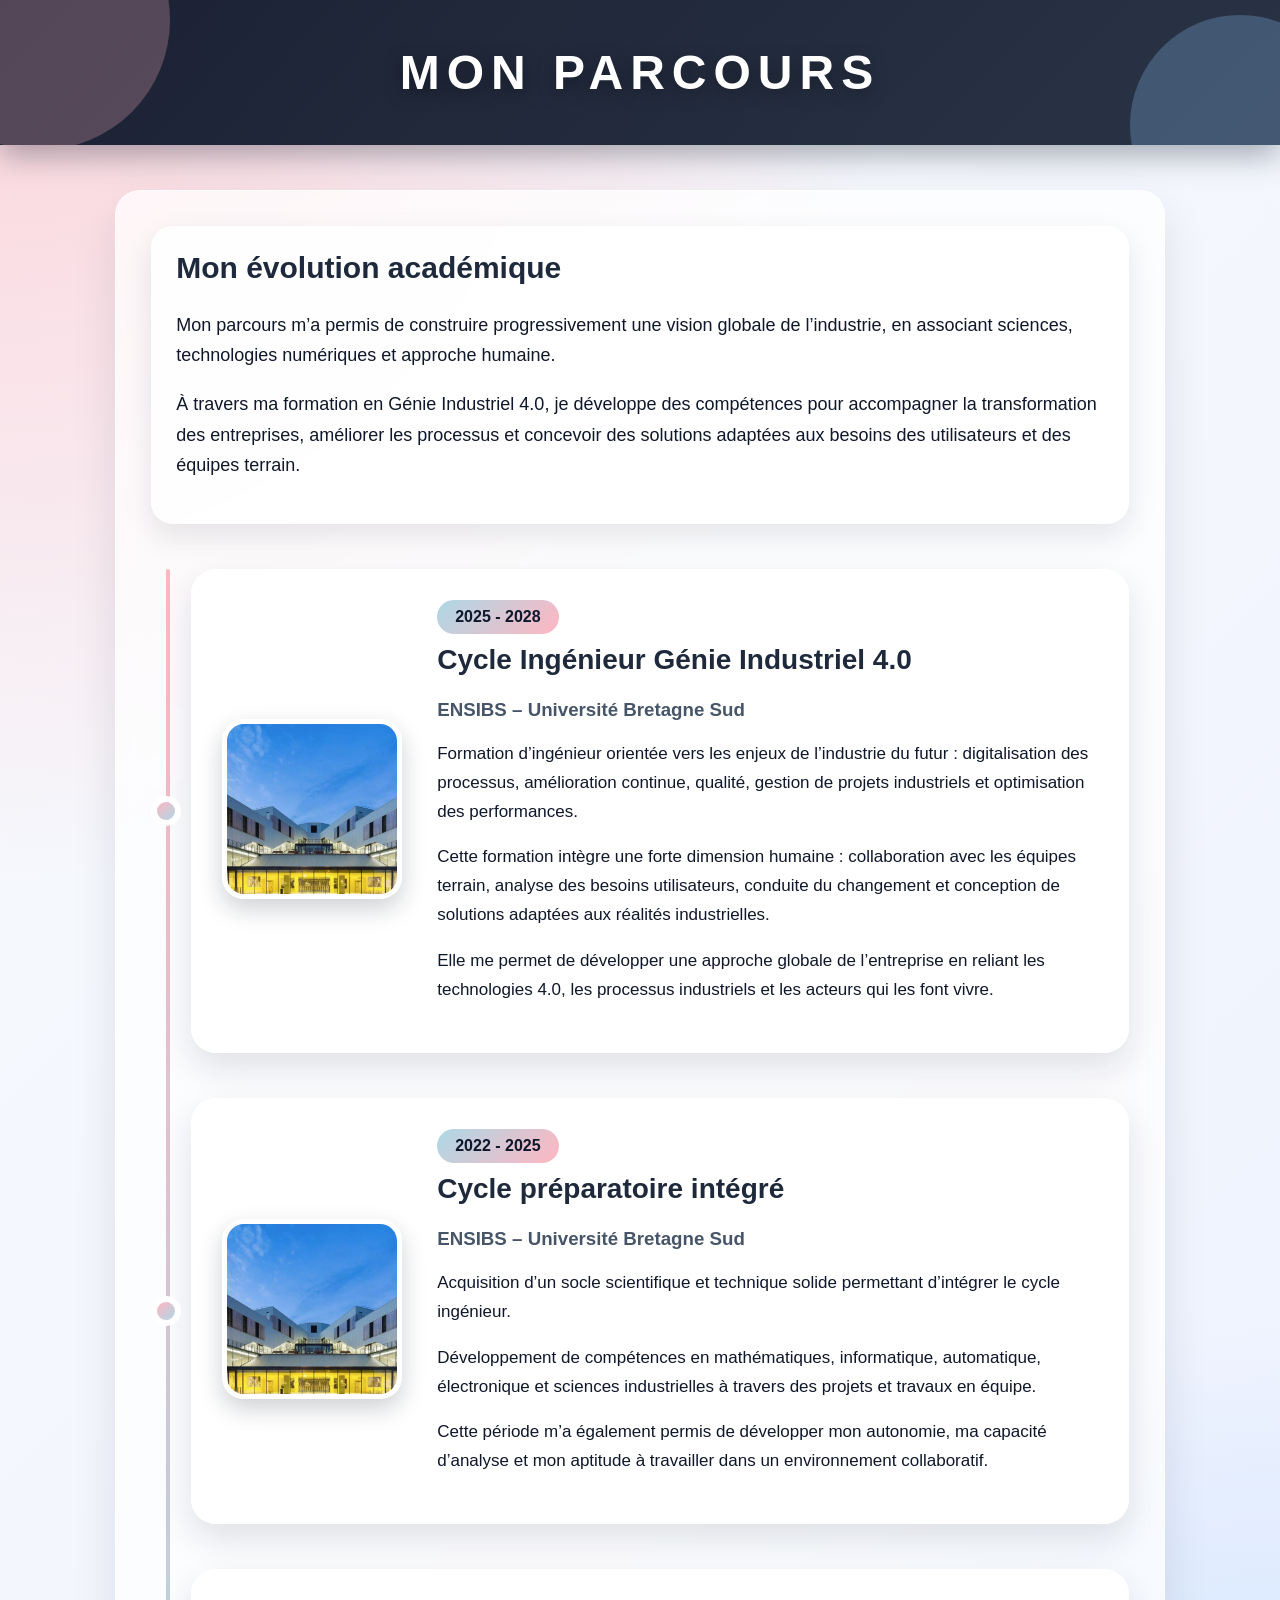
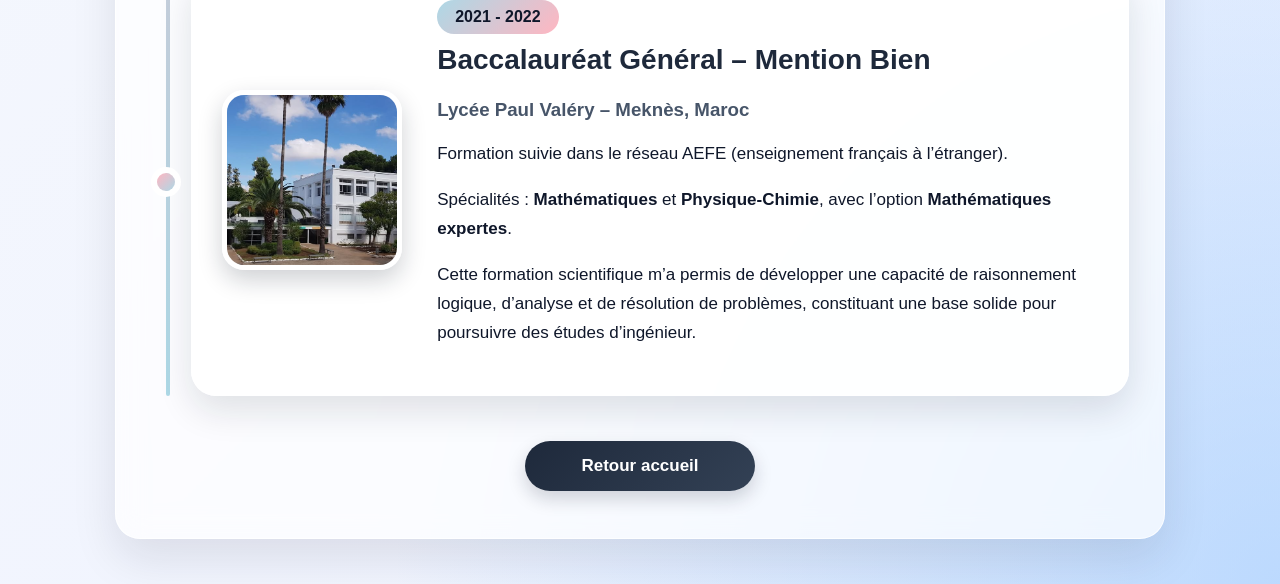
==== competences.html @ 7e83fdbd "Rename competences to competences.html" ====
<!DOCTYPE html>
<html lang="fr">

<head>

    <meta charset="UTF-8">
    <title>Mon parcours</title>
    <link rel="stylesheet" href="style.css">

</head>


<body>


<header>

    <h1>MON PARCOURS</h1>

</header>



<div class="container-page">


    <div class="intro-parcours">

        <h2>Mon évolution académique</h2>

        <p>
            Mon parcours m’a permis de construire progressivement une vision
            globale de l’industrie, en associant sciences, technologies
            numériques et approche humaine.
        </p>

        <p>
            À travers ma formation en Génie Industriel 4.0, je développe des
            compétences pour accompagner la transformation des entreprises,
            améliorer les processus et concevoir des solutions adaptées aux
            besoins des utilisateurs et des équipes terrain.
        </p>

    </div>




    <div class="timeline">



        <!-- CYCLE INGENIEUR -->


        <div class="parcours-card">


            <div class="parcours-image">

                <img src="ensibs.jpg" alt="ENSIBS">

            </div>



            <div class="parcours-content">


                <span class="date">
                    2025 - 2028
                </span>


                <h2>
                    Cycle Ingénieur Génie Industriel 4.0
                </h2>


                <h3>
                    ENSIBS – Université Bretagne Sud
                </h3>


                <p>
                    Formation d’ingénieur orientée vers les enjeux de
                    l’industrie du futur : digitalisation des processus,
                    amélioration continue, qualité, gestion de projets
                    industriels et optimisation des performances.
                </p>


                <p>
                    Cette formation intègre une forte dimension humaine :
                    collaboration avec les équipes terrain, analyse des besoins
                    utilisateurs, conduite du changement et conception de
                    solutions adaptées aux réalités industrielles.
                </p>


                <p>
                    Elle me permet de développer une approche globale de
                    l’entreprise en reliant les technologies 4.0, les processus
                    industriels et les acteurs qui les font vivre.
                </p>


            </div>


        </div>





        <!-- CYCLE PREPARATOIRE -->


        <div class="parcours-card">


            <div class="parcours-image">

                <img src="ensibs.jpg" alt="ENSIBS">

            </div>



            <div class="parcours-content">


                <span class="date">
                    2022 - 2025
                </span>


                <h2>
                    Cycle préparatoire intégré
                </h2>


                <h3>
                    ENSIBS – Université Bretagne Sud
                </h3>


                <p>
                    Acquisition d’un socle scientifique et technique solide
                    permettant d’intégrer le cycle ingénieur.
                </p>


                <p>
                    Développement de compétences en mathématiques,
                    informatique, automatique, électronique et sciences
                    industrielles à travers des projets et travaux en équipe.
                </p>


                <p>
                    Cette période m’a également permis de développer mon
                    autonomie, ma capacité d’analyse et mon aptitude à travailler
                    dans un environnement collaboratif.
                </p>


            </div>


        </div>






        <!-- LYCEE -->


        <div class="parcours-card">


            <div class="parcours-image">

                <img src="paulva.jpg" alt="Lycée Paul Valéry">

            </div>



            <div class="parcours-content">


                <span class="date">
                    2021 - 2022
                </span>


                <h2>
                    Baccalauréat Général – Mention Bien
                </h2>


                <h3>
                    Lycée Paul Valéry – Meknès, Maroc
                </h3>


                <p>
                    Formation suivie dans le réseau AEFE
                    (enseignement français à l’étranger).
                </p>


                <p>
                    Spécialités :
                    <strong>Mathématiques</strong> et
                    <strong>Physique-Chimie</strong>,
                    avec l’option
                    <strong>Mathématiques expertes</strong>.
                </p>


                <p>
                    Cette formation scientifique m’a permis de développer une
                    capacité de raisonnement logique, d’analyse et de résolution
                    de problèmes, constituant une base solide pour poursuivre
                    des études d’ingénieur.
                </p>


            </div>


        </div>




    </div>




    <a href="index0.html" class="button-style">
        Retour accueil
    </a>



</div>



</body>

</html>
---- style.css ----
/* ===== GLOBAL ===== */
* {
    box-sizing: border-box;
}

html {
    scroll-behavior: smooth;
}

body {
    margin: 0;
    padding: 0;
    font-family: Arial, Helvetica, sans-serif;
    background:
        radial-gradient(circle at top left, rgba(255,182,193,0.55), transparent 35%),
        radial-gradient(circle at bottom right, rgba(147,197,253,0.55), transparent 35%),
        linear-gradient(135deg, #f8fafc, #eef2ff);
    color: #0f172a;
    min-height: 100vh;
}

/* ===== HEADER ===== */
header {
    background:
        linear-gradient(135deg, rgba(15,23,42,0.95), rgba(30,41,59,0.95));
    color: white;
    text-align: center;
    padding: 45px 25px;
    box-shadow: 0 10px 30px rgba(15,23,42,0.35);
    position: relative;
    overflow: hidden;
}

header::before {
    content: "";
    position: absolute;
    width: 260px;
    height: 260px;
    background: rgba(255,182,193,0.25);
    border-radius: 50%;
    top: -110px;
    left: -90px;
}

header::after {
    content: "";
    position: absolute;
    width: 220px;
    height: 220px;
    background: rgba(147,197,253,0.25);
    border-radius: 50%;
    bottom: -90px;
    right: -70px;
}

header h1,
header p {
    position: relative;
    z-index: 2;
}

header h1 {
    font-size: 48px;
    letter-spacing: 7px;
    margin: 0;
    text-shadow: 0 5px 18px rgba(0,0,0,0.35);
    transition: transform 0.3s ease, letter-spacing 0.3s ease;
}

header h1:hover {
    transform: scale(1.05);
    letter-spacing: 9px;
}

header p {
    font-size: 20px;
    opacity: 0.95;
    margin-top: 12px;
}

/* ===== LAYOUT PRINCIPAL ===== */
.container-principal {
    display: flex;
    width: 88%;
    margin: 45px auto;
    gap: 30px;
}

/* ===== LEFT SECTION ===== */
.left-section {
    width: 32%;
    background: rgba(255,255,255,0.75);
    backdrop-filter: blur(14px);
    padding: 30px;
    text-align: center;
    border-radius: 25px;
    border: 1px solid rgba(255,255,255,0.7);
    box-shadow: 0 20px 45px rgba(15,23,42,0.12);
    transition: transform 0.35s ease, box-shadow 0.35s ease;
}

.left-section:hover {
    transform: translateY(-8px);
    box-shadow: 0 25px 55px rgba(15,23,42,0.18);
}

/* ===== RIGHT SECTION ===== */
.right-section {
    width: 68%;
    padding: 45px;
    background: rgba(255,255,255,0.68);
    backdrop-filter: blur(14px);
    border-radius: 25px;
    border: 1px solid rgba(255,255,255,0.7);
    box-shadow: 0 20px 45px rgba(15,23,42,0.10);
}

.right-section h2 {
    font-size: 34px;
    margin-top: 0;
    color: #1e293b;
}

.right-section p {
    font-size: 18px;
    line-height: 1.7;
}

/* ===== PHOTO PROFIL ===== */
.photo-profil {
    width: 250px;
    height: 300px;
    object-fit: cover;
    border-radius: 25px;
    cursor: pointer;
    border: 5px solid white;
    box-shadow: 0 15px 30px rgba(15,23,42,0.30);
    transition: transform 0.4s ease, box-shadow 0.4s ease, filter 0.4s ease;
}

.photo-profil:hover {
    transform: scale(1.06) rotate(1deg);
    box-shadow: 0 20px 45px rgba(15,23,42,0.45);
    filter: brightness(1.08);
}

/* ===== MENU ===== */
#menu-deroulant {
    display: none;
    margin-top: 22px;
    animation: fadeIn 0.45s ease;
}

/* ===== BOUTONS ===== */
.button-style {
    display: block;
    background: linear-gradient(135deg, #1e293b, #334155);
    color: white;
    text-decoration: none;
    padding: 15px;
    margin: 12px auto;
    width: 230px;
    border-radius: 30px;
    font-size: 17px;
    font-weight: bold;
    transition: all 0.3s ease;
    position: relative;
    overflow: hidden;
    box-shadow: 0 8px 18px rgba(15,23,42,0.18);
    text-align: center; /* ajoute ça */
}

.button-style:hover {
    background: linear-gradient(135deg, lightpink, #f9a8d4);
    color: #1e293b;
    transform: translateY(-4px) scale(1.03);
    box-shadow: 0 14px 26px rgba(15,23,42,0.22);
}

.button-style::after {
    content: "";
    position: absolute;
    top: 0;
    left: -110%;
    width: 100%;
    height: 100%;
    background: rgba(255,255,255,0.35);
    transition: left 0.45s;
}

.button-style:hover::after {
    left: 110%;
}

/* ===== PAGE CONTENEUR ===== */
.container-page {
    width: 82%;
    margin: 45px auto;
    padding: 35px;
    background: rgba(255,255,255,0.72);
    backdrop-filter: blur(14px);
    border-radius: 25px;
    border: 1px solid rgba(255,255,255,0.75);
    box-shadow: 0 20px 45px rgba(15,23,42,0.10);
}

.container-page h2 {
    color: #1e293b;
    font-size: 30px;
    margin-top: 10px;
}
/* ===== COMPÉTENCES ===== */

.competences-liste{
    list-style:none;
    padding:0;
    margin:20px 0 35px;
    display:grid;
    grid-template-columns:repeat(auto-fit,minmax(300px,1fr));
    gap:14px 22px;
}

.competences-liste li{
    background:rgba(255,255,255,.88);
    border:1px solid rgba(255,255,255,.8);
    border-radius:16px;
    padding:14px 18px;
    box-shadow:0 8px 20px rgba(15,23,42,.08);
    font-size:17px;
    color:#1e293b;
    transition:.3s;
    position:relative;
    padding-left:48px;
}

.competences-liste li::before{
    content:"✓";
    position:absolute;
    left:18px;
    top:50%;
    transform:translateY(-50%);
    width:20px;
    height:20px;
    border-radius:50%;
    background:linear-gradient(135deg, lightblue, lightpink);
    display:flex;
    align-items:center;
    justify-content:center;
    color:#0f172a;
    font-size:13px;
    font-weight:bold;
}

.competences-liste li:hover{
    transform:translateY(-4px);
    box-shadow:0 12px 25px rgba(15,23,42,.15);
}
/* ===== TABLE ===== */
.tableau {
    width: 100%;
    border-collapse: collapse;
    margin-bottom: 35px;
    border-radius: 18px;
    overflow: hidden;
    box-shadow: 0 12px 28px rgba(15,23,42,0.12);
    background: white;
}

.tableau th,
.tableau td {
    border: 1px solid #e5e7eb;
    padding: 16px;
    text-align: left;
}

.tableau th {
    background: linear-gradient(135deg, lightblue, lightpink);
    color: #0f172a;
}

.tableau tr {
    transition: background 0.25s ease, transform 0.25s ease;
}

.tableau tr:hover {
    background: #f8fafc;
}

/* ===== BOX ===== */
.experience-box,
.projet-box {
    background: rgba(255,255,255,0.88);
    padding: 24px;
    margin-bottom: 28px;
    border-radius: 22px;
    box-shadow: 0 12px 30px rgba(15,23,42,0.10);
    border: 1px solid rgba(226,232,240,0.9);
    transition: transform 0.35s ease, box-shadow 0.35s ease;
}
.experience-content p {
    margin: 5px 0 10px 0;
    font-size: 2px;
    color: #555;
}

.experience-box:hover,
.projet-box:hover {
    transform: translateY(-8px);
    box-shadow: 0 20px 42px rgba(15,23,42,0.16);
}

/* ===== EXPÉRIENCES ===== */
.experience-box {
    display: flex;
    align-items: center;
    gap: 28px;
}

.logo-experience {
    width: 155px;
    height: 155px;
    object-fit: cover;
    border-radius: 22px;
    box-shadow: 0 12px 25px rgba(15,23,42,0.20);
    border: 4px solid white;
    transition: transform 0.35s ease;
}

.logo-experience:hover {
    transform: scale(1.06) rotate(1deg);
}

.experience-content {
    flex: 1;
}

.experience-content h2 {
    margin-top: 0;
    font-size: 24px;
}

.experience-content p {
    font-weight: bold;
    color: #475569;
}

.experience-content li {
    margin-bottom: 8px;
}

/* ===== PROJETS ===== */
.image-projet {
    width: 100%;
    height: 280px;
    object-fit: cover;
    border-radius: 18px;
    transition: transform 0.4s ease, filter 0.4s ease;
    box-shadow: 0 12px 25px rgba(15,23,42,0.14);
}

.image-projet:hover {
    transform: scale(1.02);
    filter: brightness(1.08);
}

.projet-box h2 {
    margin-top: 20px;
}
.projet-box {
    display: flex;
    justify-content: space-between;
    align-items: center;
    gap: 30px;
    background: rgba(255,255,255,0.9);
    padding: 25px;
    margin-bottom: 28px;
    border-radius: 22px;
    box-shadow: 0 12px 30px rgba(15,23,42,0.10);
    border: 1px solid rgba(226,232,240,0.9);
    transition: transform 0.35s ease, box-shadow 0.35s ease;
}

.projet-text {
    flex: 1;
}

.projet-img {
    width: 120px;
    height: 120px;
    object-fit: cover;
    border-radius: 8px;
}
/* LIGHTBOX BACKGROUND */
.lightbox {
    display: none;
    position: fixed;
    z-index: 999;
    left: 0;
    top: 0;
    width: 100%;
    height: 100%;
    background-color: rgba(0,0,0,0.6);
    justify-content: center;
    align-items: center;
}

/* IMAGE AU CENTRE */
.lightbox-content {
    background: white;
    padding: 10px;
    max-width: 80%;
    max-height: 80%;
    border-radius: 8px;
    box-shadow: 0 0 20px rgba(0,0,0,0.5);
}

/* BOUTON FERMER */
.close {
    position: absolute;
    top: 20px;
    right: 30px;
    color: white;
    font-size: 40px;
    cursor: pointer;
}

/* ===== HOBBIES ===== */
.galerie {
    display: flex;
    justify-content: center;
    align-items: flex-start;
    gap: 28px;
    flex-wrap: wrap;
    margin-top: 30px;
}

.bloc-hobby {
    text-align: center;
    width: 320px;
    background: rgba(255,255,255,0.82);
    padding: 18px;
    border-radius: 22px;
    box-shadow: 0 12px 30px rgba(15,23,42,0.10);
    border: 1px solid rgba(226,232,240,0.9);
    transition: transform 0.35s ease, box-shadow 0.35s ease;
}

.bloc-hobby:hover {
    transform: translateY(-8px);
    box-shadow: 0 20px 42px rgba(15,23,42,0.16);
}

.bloc-hobby p {
    font-size: 18px;
    font-weight: bold;
    color: #1e293b;
    margin-bottom: 0;
}

.image-hobby {
    width: 285px;
    height: 220px;
    object-fit: cover;
    border-radius: 18px;
    transition: transform 0.35s ease, filter 0.35s ease;
    box-shadow: 0 10px 22px rgba(15,23,42,0.14);
}

.image-hobby:hover {
    transform: scale(1.04);
    filter: brightness(1.08);
}

/* ===== VIDÉO HOBBY ===== */
.video-container {
    position: relative;
    width: 285px;
    margin: auto;
    cursor: pointer;
}

.video-container .image-hobby,
.video-hidden {
    width: 285px;
    height: 220px;
    border-radius: 18px;
    object-fit: cover;
}

.video-hidden {
    display: none;
    box-shadow: 0 10px 22px rgba(15,23,42,0.14);
}

.play-icon {
    position: absolute;
    top: 50%;
    left: 50%;
    transform: translate(-50%, -50%);
    width: 72px;
    height: 72px;
    background: rgba(255,255,255,0.88);
    border-radius: 50%;
    box-shadow: 0 10px 24px rgba(15,23,42,0.25);
    display: flex;
    justify-content: center;
    align-items: center;
    font-size: 34px;
    color: #1e293b;
    padding-left: 4px;
    transition: 0.3s;
}

.video-container:hover .play-icon {
    background: lightpink;
    transform: translate(-50%, -50%) scale(1.12);
}

/* ===== BUTTON GLOBAL ===== */
button {
    background: linear-gradient(135deg, #1e293b, #334155);
    color: white;
    border: none;
    padding: 15px 32px;
    font-size: 18px;
    margin-top: 25px;
    cursor: pointer;
    border-radius: 30px;
    transition: all 0.3s ease;
    box-shadow: 0 8px 18px rgba(15,23,42,0.18);
}

button:hover {
    background: linear-gradient(135deg, lightpink, #f9a8d4);
    color: #1e293b;
    transform: translateY(-4px) scale(1.03);
    box-shadow: 0 14px 26px rgba(15,23,42,0.22);
}

/* ===== IFRAME ===== */
.iframe-style {
    width: 100%;
    height: 420px;
    border: 4px solid lightpink;
    margin-top: 20px;
    border-radius: 20px;
    box-shadow: 0 12px 28px rgba(15,23,42,0.14);
}

/* ===== CITATION ===== */
.citation {
    margin-top: 45px;
    background:
        linear-gradient(135deg, rgba(255,255,255,0.85), rgba(248,250,252,0.85));
    padding: 32px;
    border-radius: 22px;
    box-shadow: 0 12px 30px rgba(15,23,42,0.10);
    font-style: italic;
    border-left: 7px solid lightpink;
}

.citation h3 {
    font-size: 22px;
    line-height: 1.6;
}

/* ===== CONTACT ===== */
.container-page p {
    font-size: 18px;
    line-height: 1.7;
}

/* ===== ANIMATION ===== */
@keyframes fadeIn {
    from {
        opacity: 0;
        transform: translateY(-12px);
    }

    to {
        opacity: 1;
        transform: translateY(0);
    }
}

/* ===== RESPONSIVE ===== */
@media (max-width: 900px) {
    header h1 {
        font-size: 34px;
        letter-spacing: 4px;
    }

    .container-principal {
        flex-direction: column;
        width: 92%;
    }

    .left-section,
    .right-section {
        width: 100%;
    }

    .right-section {
        padding: 30px;
    }

    .container-page {
        width: 92%;
        padding: 25px;
    }

    .galerie {
        flex-direction: column;
        align-items: center;
    }

    .experience-box {
        flex-direction: column;
        text-align: center;
    }

    .photo-profil {
        width: 220px;
        height: 270px;
    }
}
/* ===== PARCOURS ===== */


.intro-parcours {
    background: rgba(255,255,255,0.85);
    padding: 25px;
    border-radius: 22px;
    margin-bottom: 45px;
    box-shadow: 0 12px 30px rgba(15,23,42,0.10);
}


.intro-parcours h2 {
    margin-top:0;
}



.intro-parcours p {
    font-size:18px;
    line-height:1.7;
}




.timeline {

    position: relative;
    padding-left:40px;

}



.timeline::before {

    content:"";
    position:absolute;
    left:15px;
    top:0;
    width:4px;
    height:100%;
    background:linear-gradient(lightpink,lightblue);
    border-radius:10px;

}




.parcours-card {


    display:flex;
    align-items:center;
    gap:35px;

    background:rgba(255,255,255,0.9);

    padding:30px;

    margin-bottom:45px;

    border-radius:25px;

    box-shadow:0 15px 35px rgba(15,23,42,0.12);

    border:1px solid rgba(255,255,255,0.8);

    position:relative;

    transition:0.35s;


}



.parcours-card::before {

    content:"";

    position:absolute;

    left:-35px;

    width:18px;

    height:18px;

    border-radius:50%;

    background:linear-gradient(135deg,lightpink,lightblue);

    box-shadow:0 0 0 6px white;


}




.parcours-card:hover {

    transform:translateY(-8px);

    box-shadow:0 25px 45px rgba(15,23,42,0.18);

}





.parcours-image img {


    width:180px;

    height:180px;

    object-fit:cover;

    border-radius:22px;

    border:5px solid white;

    box-shadow:0 10px 25px rgba(15,23,42,0.2);


}




.parcours-content {

    flex:1;

}



.parcours-content h2 {

    margin-top:10px;

    font-size:28px;

    color:#1e293b;

}



.parcours-content h3 {

    color:#475569;

}



.date {


    display:inline-block;

    background:linear-gradient(135deg,lightblue,lightpink);

    padding:8px 18px;

    border-radius:20px;

    font-weight:bold;

    color:#0f172a;

}



.parcours-content p {

    font-size:17px;

    line-height:1.7;

}




@media(max-width:900px){


.parcours-card{

    flex-direction:column;

    text-align:center;

}


.timeline{

    padding-left:20px;

}


.parcours-image img{

    width:150px;
    height:150px;

}


}
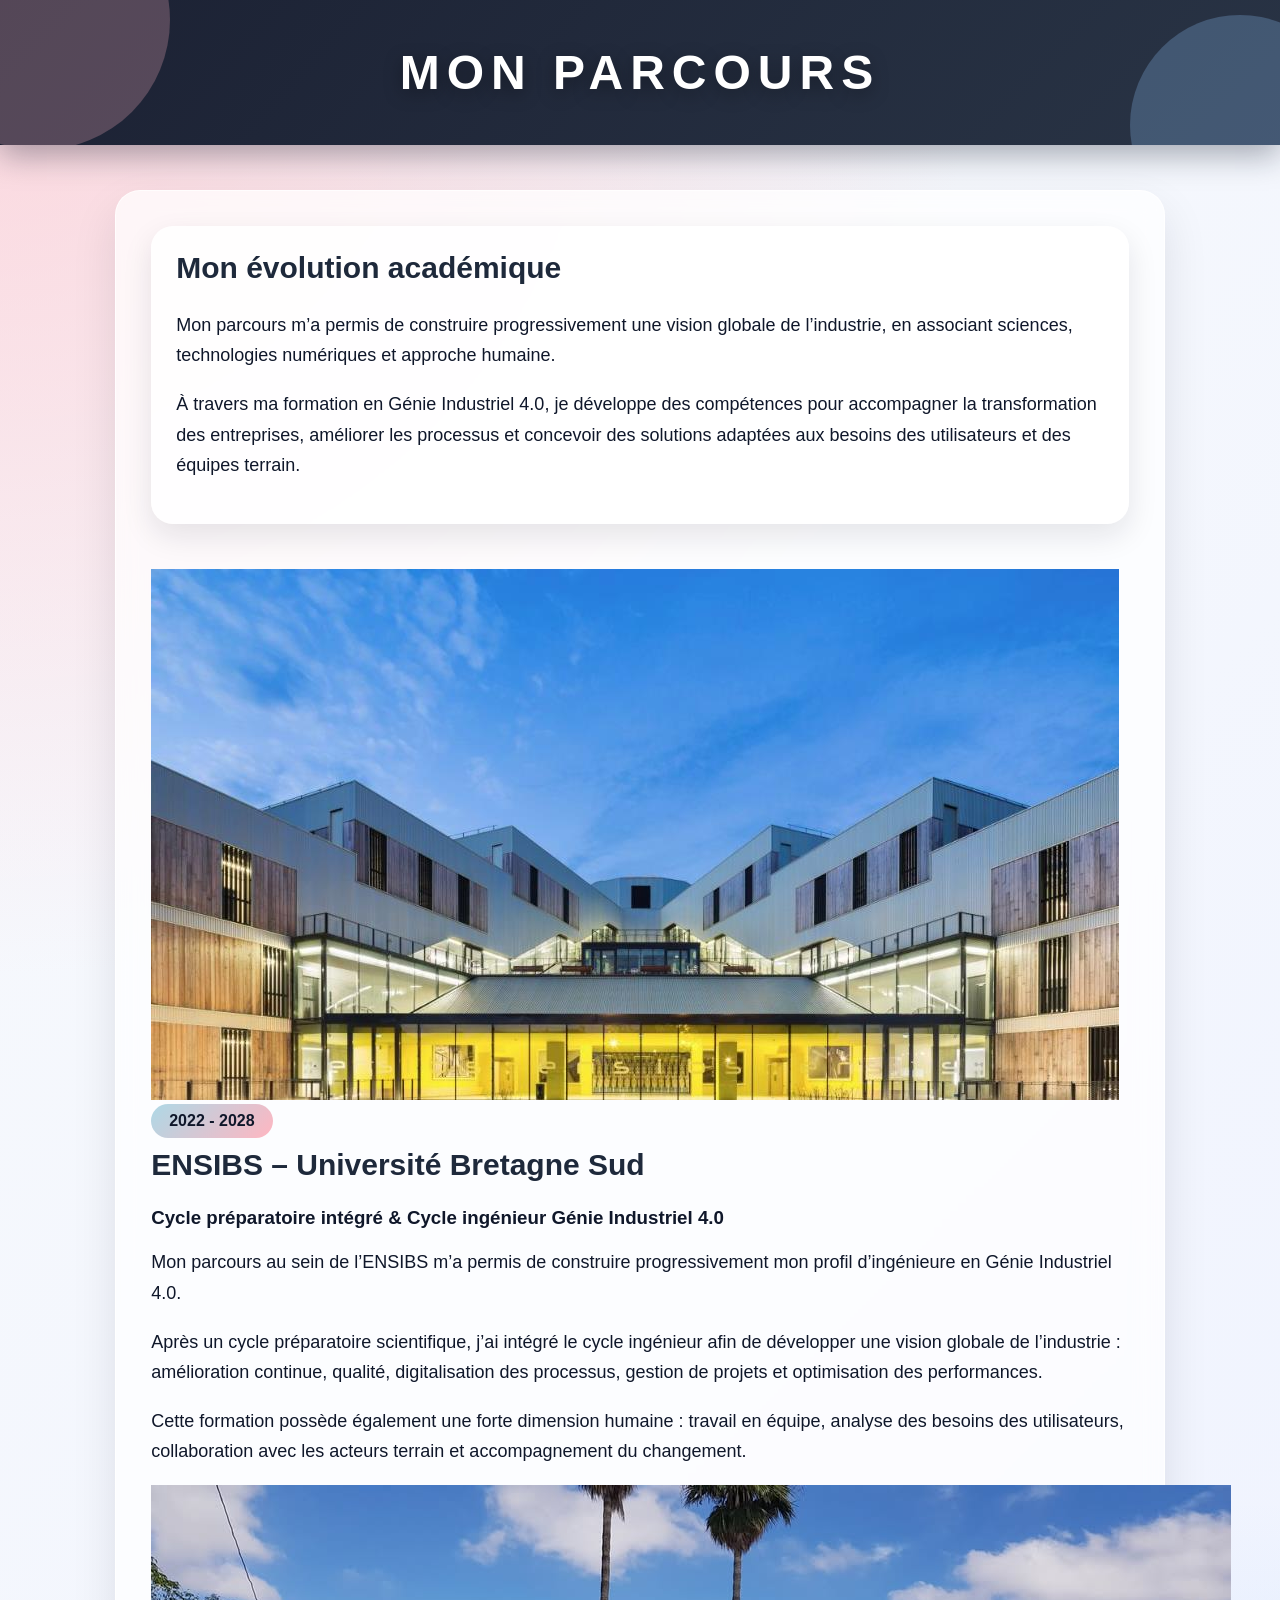
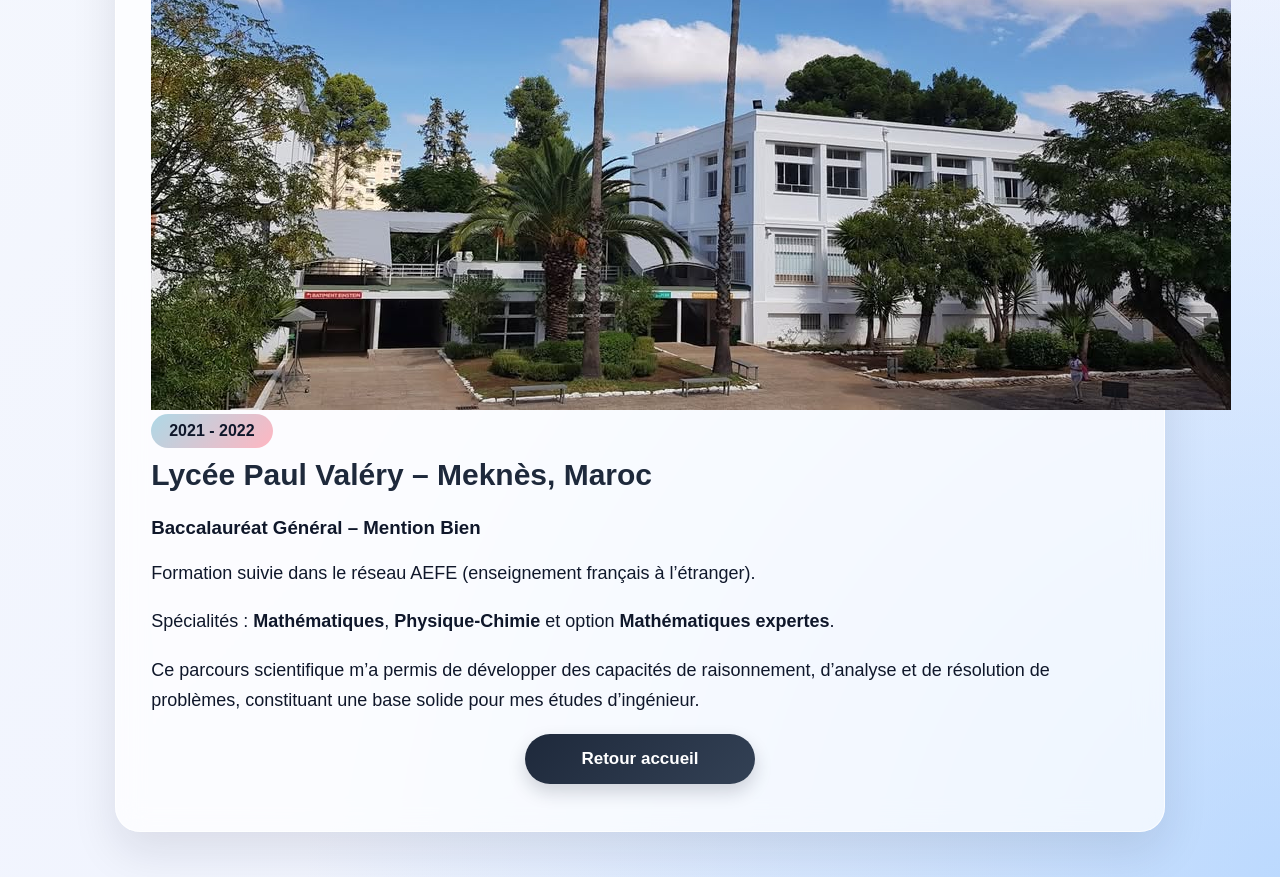
==== commit adeff755: "Update competences.html" ====
--- a/competences.html
+++ b/competences.html
@@ -46,201 +46,137 @@
 
 
 
-    <div class="timeline">
+  <div class="parcours-container">
+
+
+    <!-- ENSIBS -->
+
+    <section class="parcours-bloc">
+
+
+        <div class="slider-parcours">
+
+            <img id="ensibs-slider" src="ensibs.jpg" alt="ENSIBS">
+
+        </div>
+
+
+        <div class="parcours-description">
+
+
+            <span class="date">
+                2022 - 2028
+            </span>
+
+
+            <h2>
+                ENSIBS – Université Bretagne Sud
+            </h2>
+
+
+            <h3>
+                Cycle préparatoire intégré & Cycle ingénieur Génie Industriel 4.0
+            </h3>
+
+
+            <p>
+                Mon parcours au sein de l’ENSIBS m’a permis de construire
+                progressivement mon profil d’ingénieure en Génie Industriel 4.0.
+            </p>
+
+
+            <p>
+                Après un cycle préparatoire scientifique, j’ai intégré le cycle
+                ingénieur afin de développer une vision globale de l’industrie :
+                amélioration continue, qualité, digitalisation des processus,
+                gestion de projets et optimisation des performances.
+            </p>
+
+
+            <p>
+                Cette formation possède également une forte dimension humaine :
+                travail en équipe, analyse des besoins des utilisateurs,
+                collaboration avec les acteurs terrain et accompagnement
+                du changement.
+            </p>
+
+
+        </div>
+
+
+    </section>
 
 
 
-        <!-- CYCLE INGENIEUR -->
+
+    <!-- LYCEE -->
 
 
-        <div class="parcours-card">
+    <section class="parcours-bloc">
 
 
-            <div class="parcours-image">
-
-                <img src="ensibs.jpg" alt="ENSIBS">
-
-            </div>
+        <div class="slider-parcours">
 
 
-
-            <div class="parcours-content">
-
-
-                <span class="date">
-                    2025 - 2028
-                </span>
-
-
-                <h2>
-                    Cycle Ingénieur Génie Industriel 4.0
-                </h2>
-
-
-                <h3>
-                    ENSIBS – Université Bretagne Sud
-                </h3>
-
-
-                <p>
-                    Formation d’ingénieur orientée vers les enjeux de
-                    l’industrie du futur : digitalisation des processus,
-                    amélioration continue, qualité, gestion de projets
-                    industriels et optimisation des performances.
-                </p>
-
-
-                <p>
-                    Cette formation intègre une forte dimension humaine :
-                    collaboration avec les équipes terrain, analyse des besoins
-                    utilisateurs, conduite du changement et conception de
-                    solutions adaptées aux réalités industrielles.
-                </p>
-
-
-                <p>
-                    Elle me permet de développer une approche globale de
-                    l’entreprise en reliant les technologies 4.0, les processus
-                    industriels et les acteurs qui les font vivre.
-                </p>
-
-
-            </div>
+            <img id="paul-slider" src="paulva.jpg" alt="Lycée Paul Valéry">
 
 
         </div>
 
 
 
+        <div class="parcours-description">
 
 
-        <!-- CYCLE PREPARATOIRE -->
-
-
-        <div class="parcours-card">
-
-
-            <div class="parcours-image">
-
-                <img src="ensibs.jpg" alt="ENSIBS">
-
-            </div>
+            <span class="date">
+                2021 - 2022
+            </span>
 
 
 
-            <div class="parcours-content">
+            <h2>
+                Lycée Paul Valéry – Meknès, Maroc
+            </h2>
 
 
-                <span class="date">
-                    2022 - 2025
-                </span>
+
+            <h3>
+                Baccalauréat Général – Mention Bien
+            </h3>
 
 
-                <h2>
-                    Cycle préparatoire intégré
-                </h2>
+
+            <p>
+                Formation suivie dans le réseau AEFE
+                (enseignement français à l’étranger).
+            </p>
 
 
-                <h3>
-                    ENSIBS – Université Bretagne Sud
-                </h3>
+            <p>
+                Spécialités :
+                <strong>Mathématiques</strong>,
+                <strong>Physique-Chimie</strong>
+                et option
+                <strong>Mathématiques expertes</strong>.
+            </p>
 
 
-                <p>
-                    Acquisition d’un socle scientifique et technique solide
-                    permettant d’intégrer le cycle ingénieur.
-                </p>
-
-
-                <p>
-                    Développement de compétences en mathématiques,
-                    informatique, automatique, électronique et sciences
-                    industrielles à travers des projets et travaux en équipe.
-                </p>
-
-
-                <p>
-                    Cette période m’a également permis de développer mon
-                    autonomie, ma capacité d’analyse et mon aptitude à travailler
-                    dans un environnement collaboratif.
-                </p>
-
-
-            </div>
+            <p>
+                Ce parcours scientifique m’a permis de développer
+                des capacités de raisonnement, d’analyse et de résolution
+                de problèmes, constituant une base solide pour mes études
+                d’ingénieur.
+            </p>
 
 
         </div>
 
 
 
+    </section>
 
 
-
-        <!-- LYCEE -->
-
-
-        <div class="parcours-card">
-
-
-            <div class="parcours-image">
-
-                <img src="paulva.jpg" alt="Lycée Paul Valéry">
-
-            </div>
-
-
-
-            <div class="parcours-content">
-
-
-                <span class="date">
-                    2021 - 2022
-                </span>
-
-
-                <h2>
-                    Baccalauréat Général – Mention Bien
-                </h2>
-
-
-                <h3>
-                    Lycée Paul Valéry – Meknès, Maroc
-                </h3>
-
-
-                <p>
-                    Formation suivie dans le réseau AEFE
-                    (enseignement français à l’étranger).
-                </p>
-
-
-                <p>
-                    Spécialités :
-                    <strong>Mathématiques</strong> et
-                    <strong>Physique-Chimie</strong>,
-                    avec l’option
-                    <strong>Mathématiques expertes</strong>.
-                </p>
-
-
-                <p>
-                    Cette formation scientifique m’a permis de développer une
-                    capacité de raisonnement logique, d’analyse et de résolution
-                    de problèmes, constituant une base solide pour poursuivre
-                    des études d’ingénieur.
-                </p>
-
-
-            </div>
-
-
-        </div>
-
-
-
-
-    </div>
-
+</div>
 
 
 
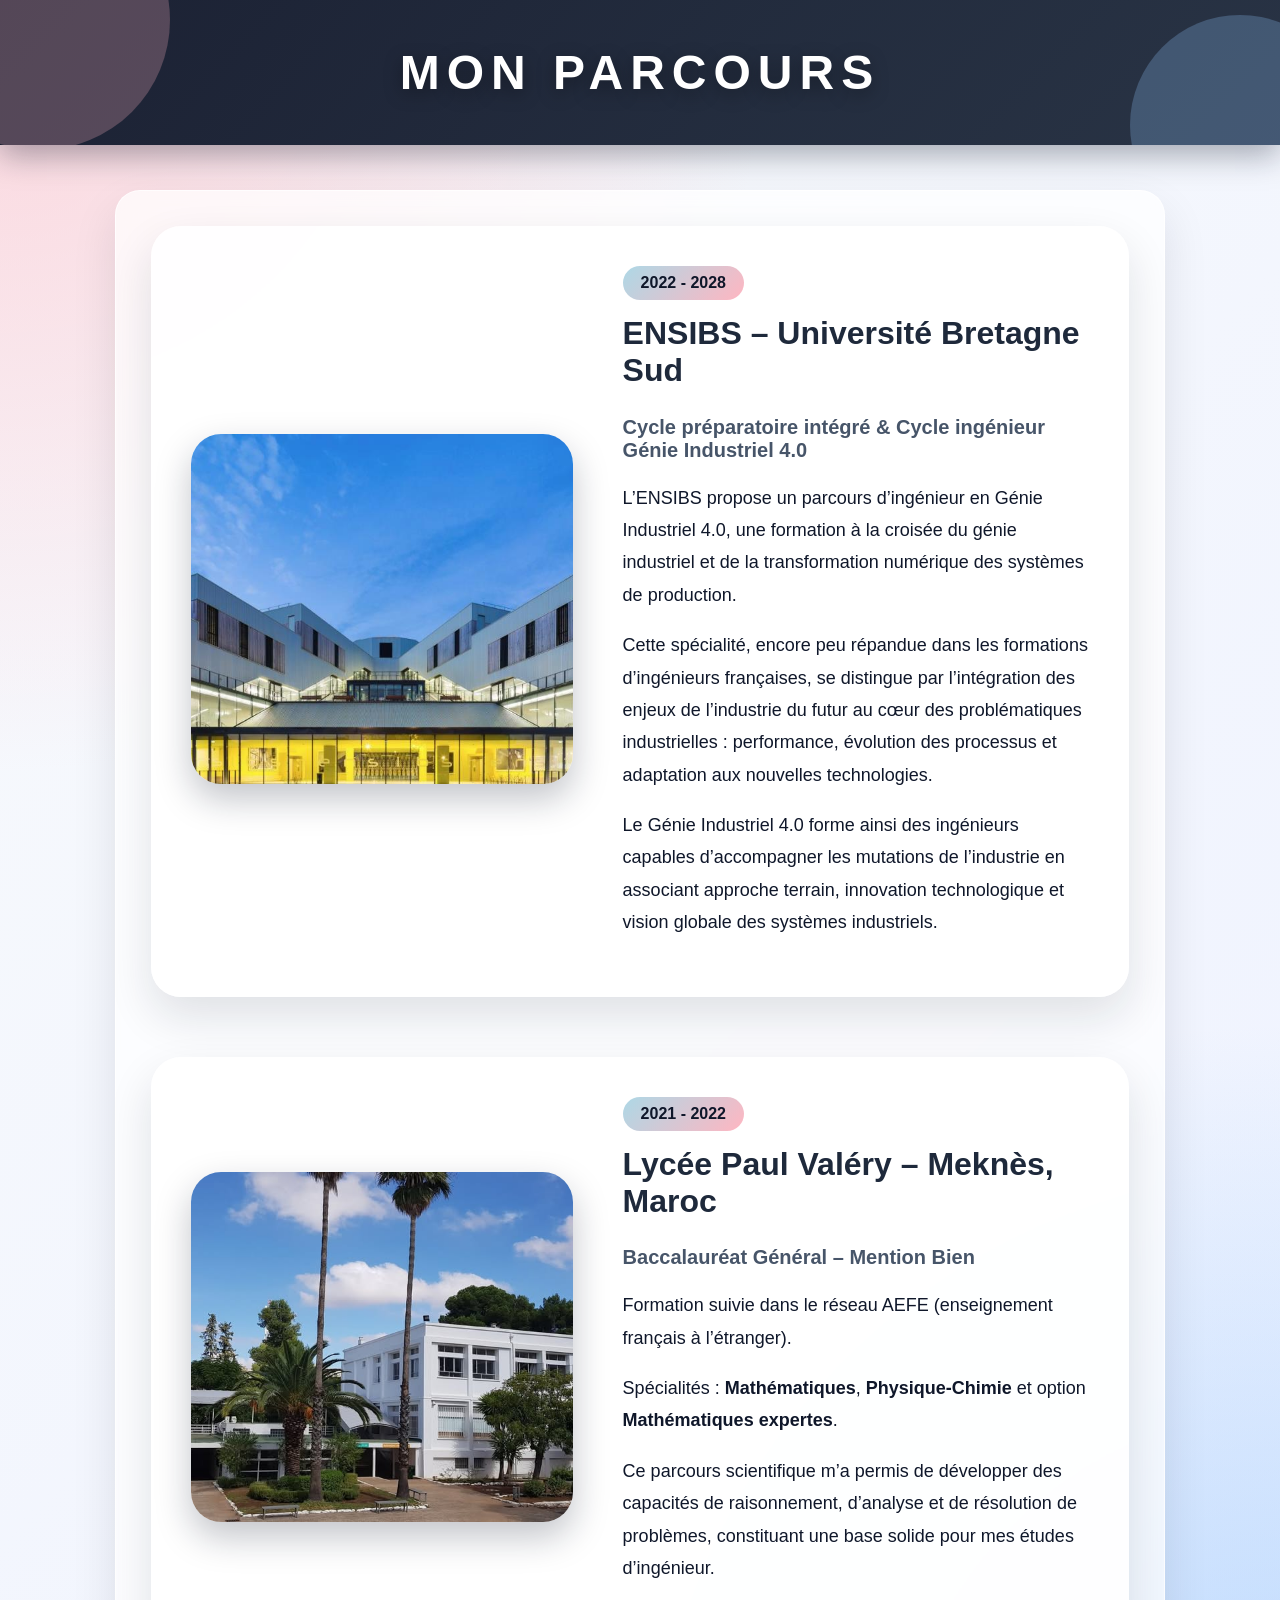
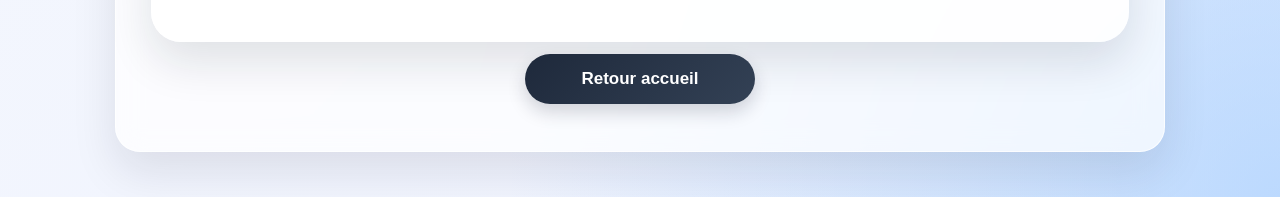
==== commit a1cd1d5b: "Update competences.html" ====
--- a/competences.html
+++ b/competences.html
@@ -19,32 +19,7 @@
 
 </header>
 
-
-
 <div class="container-page">
-
-
-    <div class="intro-parcours">
-
-        <h2>Mon évolution académique</h2>
-
-        <p>
-            Mon parcours m’a permis de construire progressivement une vision
-            globale de l’industrie, en associant sciences, technologies
-            numériques et approche humaine.
-        </p>
-
-        <p>
-            À travers ma formation en Génie Industriel 4.0, je développe des
-            compétences pour accompagner la transformation des entreprises,
-            améliorer les processus et concevoir des solutions adaptées aux
-            besoins des utilisateurs et des équipes terrain.
-        </p>
-
-    </div>
-
-
-
 
   <div class="parcours-container">
 
@@ -79,26 +54,24 @@
             </h3>
 
 
-            <p>
-                Mon parcours au sein de l’ENSIBS m’a permis de construire
-                progressivement mon profil d’ingénieure en Génie Industriel 4.0.
-            </p>
+          <p>
+    L’ENSIBS propose un parcours d’ingénieur en Génie Industriel 4.0,
+    une formation à la croisée du génie industriel et de la transformation
+    numérique des systèmes de production.
+</p>
 
+<p>
+    Cette spécialité, encore peu répandue dans les formations d’ingénieurs
+    françaises, se distingue par l’intégration des enjeux de l’industrie du
+    futur au cœur des problématiques industrielles : performance, évolution
+    des processus et adaptation aux nouvelles technologies.
+</p>
 
-            <p>
-                Après un cycle préparatoire scientifique, j’ai intégré le cycle
-                ingénieur afin de développer une vision globale de l’industrie :
-                amélioration continue, qualité, digitalisation des processus,
-                gestion de projets et optimisation des performances.
-            </p>
-
-
-            <p>
-                Cette formation possède également une forte dimension humaine :
-                travail en équipe, analyse des besoins des utilisateurs,
-                collaboration avec les acteurs terrain et accompagnement
-                du changement.
-            </p>
+<p>
+    Le Génie Industriel 4.0 forme ainsi des ingénieurs capables d’accompagner
+    les mutations de l’industrie en associant approche terrain, innovation
+    technologique et vision globale des systèmes industriels.
+</p>
 
 
         </div>
--- a/style.css
+++ b/style.css
@@ -846,3 +846,164 @@
 
 
 }
+/* ===== NOUVEAU PARCOURS STYLE ===== */
+
+
+.parcours-container{
+
+    display:flex;
+    flex-direction:column;
+    gap:60px;
+
+}
+
+
+
+.parcours-bloc{
+
+    display:flex;
+    align-items:center;
+    gap:50px;
+
+    background:rgba(255,255,255,0.88);
+
+    padding:40px;
+
+    border-radius:30px;
+
+    box-shadow:0 20px 45px rgba(15,23,42,.12);
+
+    transition:.35s;
+
+}
+
+
+
+.parcours-bloc:hover{
+
+    transform:translateY(-8px);
+
+    box-shadow:0 30px 55px rgba(15,23,42,.18);
+
+}
+
+
+
+.slider-parcours{
+
+    width:45%;
+
+}
+
+
+
+.slider-parcours img{
+
+
+    width:100%;
+
+    height:350px;
+
+    object-fit:cover;
+
+    border-radius:30px;
+
+    box-shadow:0 15px 35px rgba(15,23,42,.25);
+
+}
+
+
+
+.parcours-description{
+
+    width:55%;
+
+}
+
+
+
+.parcours-description h2{
+
+    font-size:32px;
+
+    margin-top:15px;
+
+    color:#1e293b;
+
+}
+
+
+
+.parcours-description h3{
+
+    color:#475569;
+
+    font-size:20px;
+
+}
+
+
+
+.parcours-description p{
+
+    font-size:18px;
+
+    line-height:1.8;
+
+}
+
+
+
+
+/* animation changement image */
+
+.fade-image{
+
+    animation:changeImage .8s ease;
+
+}
+
+
+@keyframes changeImage{
+
+    from{
+
+        opacity:.3;
+
+        transform:scale(.97);
+
+    }
+
+
+    to{
+
+        opacity:1;
+
+        transform:scale(1);
+
+    }
+
+}
+
+
+
+
+@media(max-width:900px){
+
+
+.parcours-bloc{
+
+    flex-direction:column;
+
+}
+
+
+.slider-parcours,
+.parcours-description{
+
+    width:100%;
+
+}
+
+
+}
